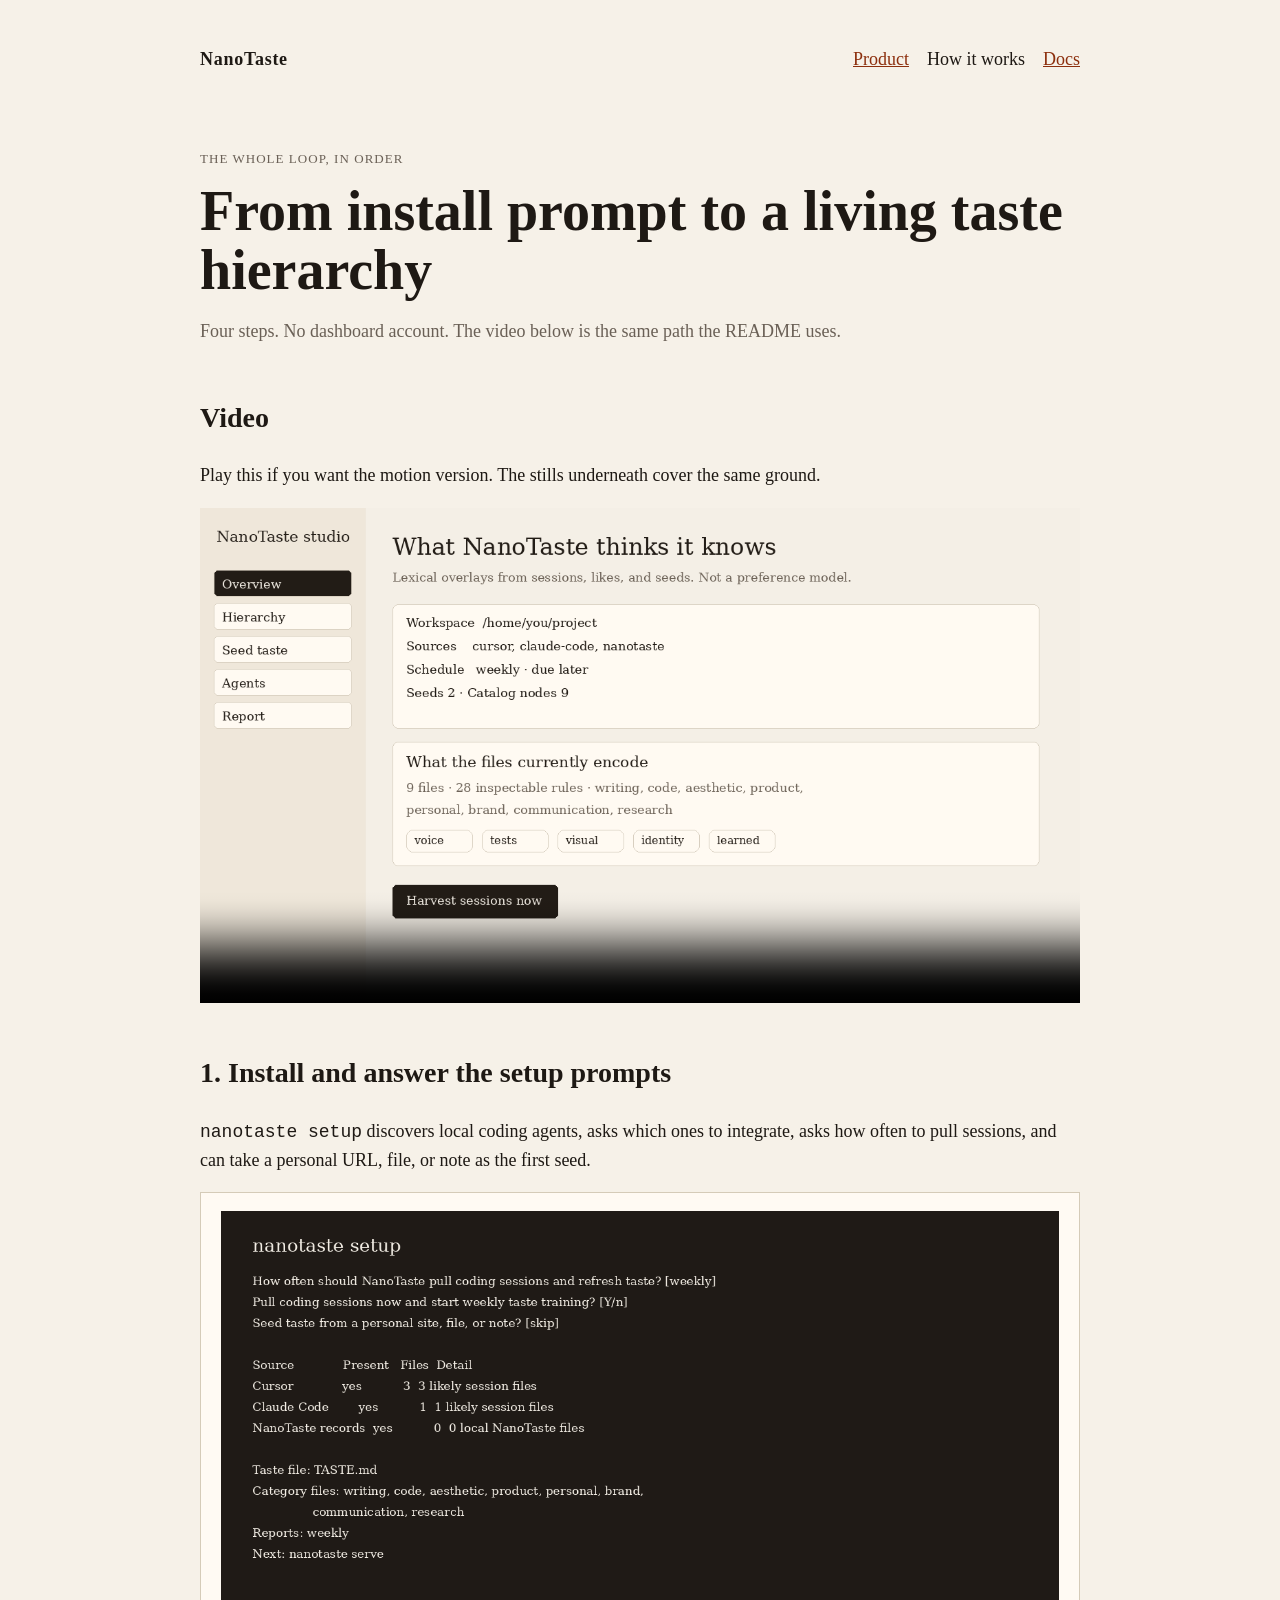
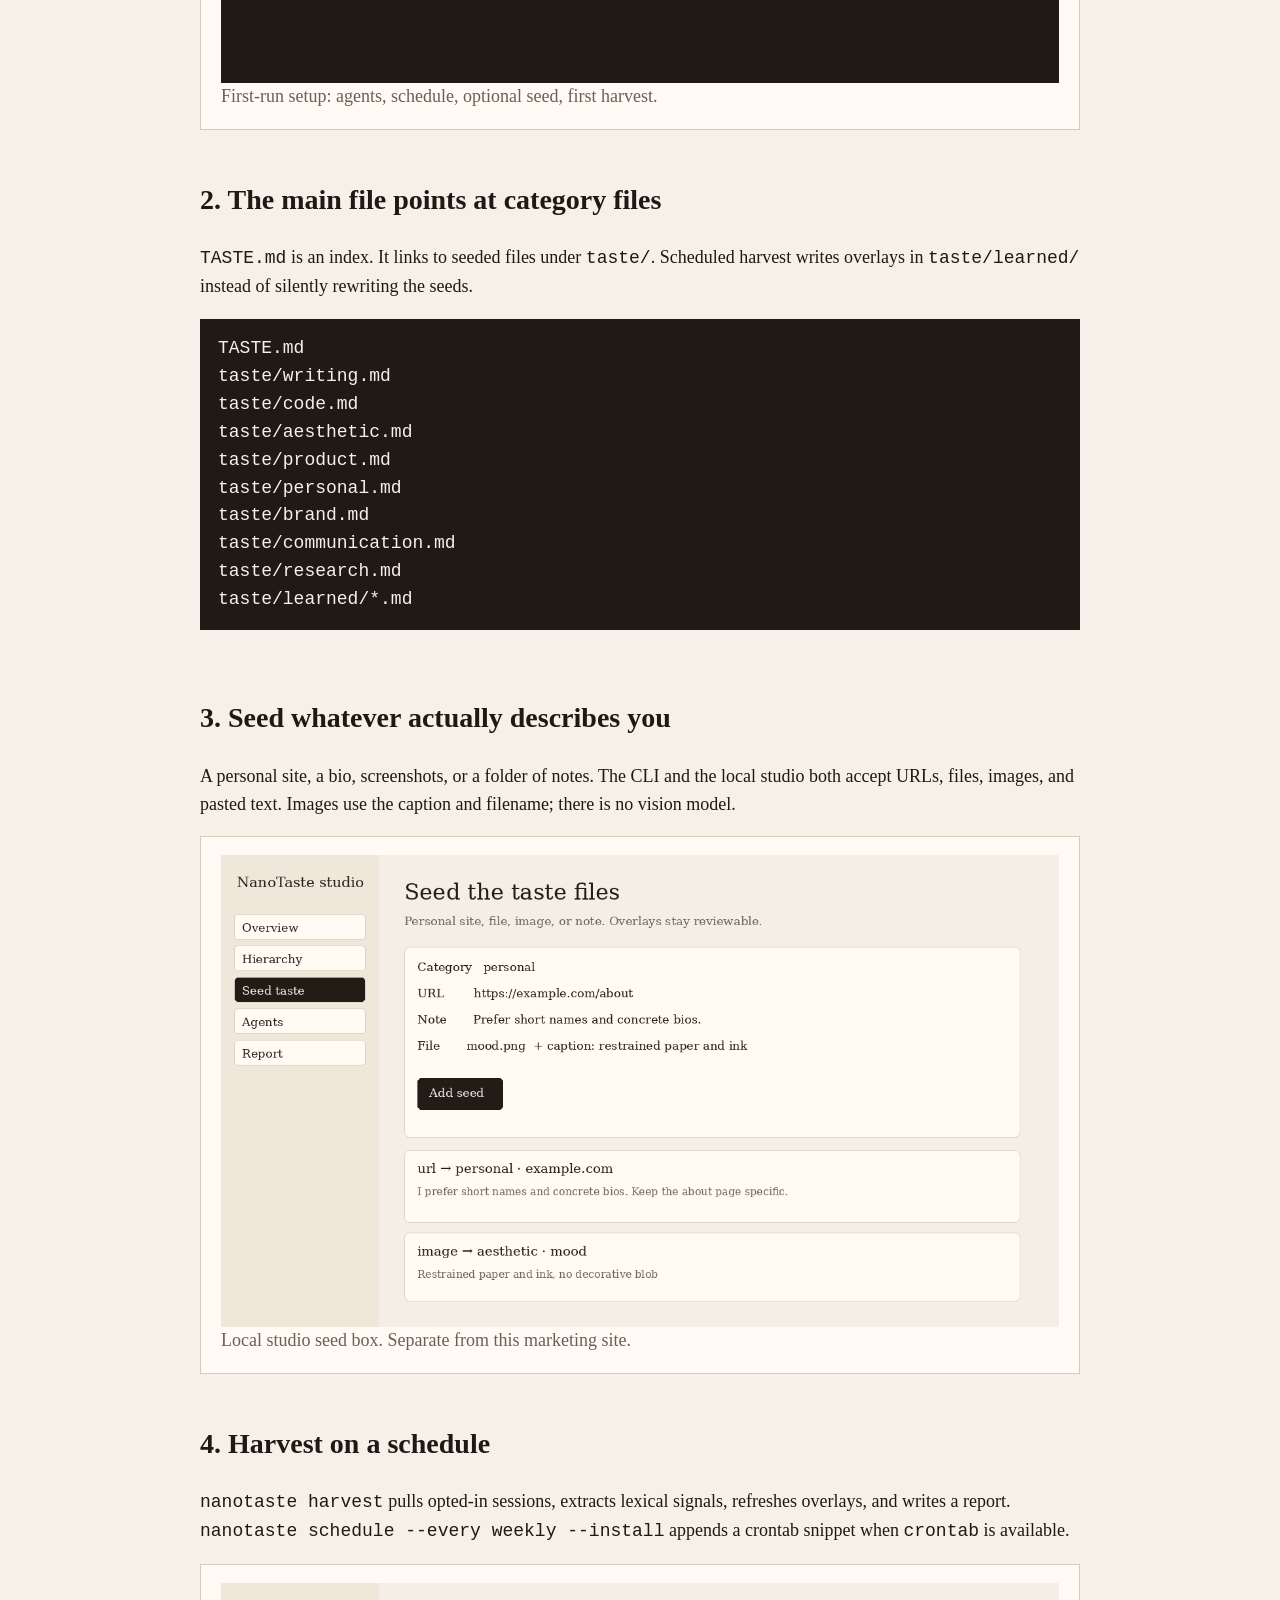
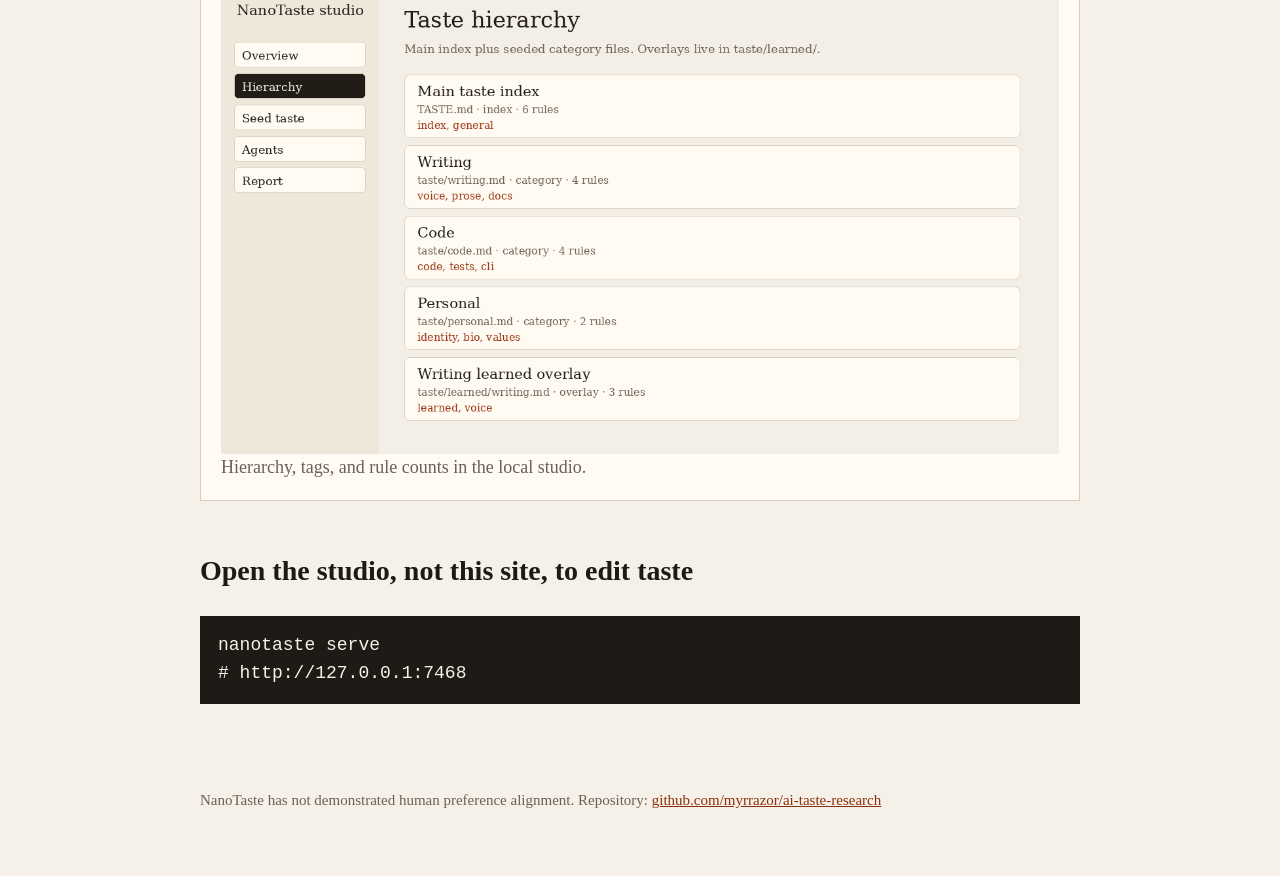
==== website/how-it-works.html @ 447587dd "Add taste-file hierarchy, seeding, local studio, and marketing site. First-run setup now installs a " ====
<!DOCTYPE html>
<html lang="en">
<head>
  <meta charset="utf-8">
  <meta name="viewport" content="width=device-width, initial-scale=1">
  <title>How NanoTaste creates taste</title>
  <link rel="stylesheet" href="styles.css">
</head>
<body>
  <header>
    <p class="mark">NanoTaste</p>
    <nav>
      <a href="index.html">Product</a>
      <a href="how-it-works.html" aria-current="page">How it works</a>
      <a href="../README.md">Docs</a>
    </nav>
  </header>
  <main>
    <section class="hero">
      <p class="kicker">The whole loop, in order</p>
      <h1>From install prompt to a living taste hierarchy</h1>
      <p class="lede">Four steps. No dashboard account. The video below is the same path the README uses.</p>
    </section>
    <section>
      <h2>Video</h2>
      <p>Play this if you want the motion version. The stills underneath cover the same ground.</p>
      <video controls playsinline poster="assets/studio-overview.png">
        <source src="assets/taste-setup-walkthrough.mp4" type="video/mp4">
        Your browser cannot play the walkthrough video. Use the screenshots below.
      </video>
    </section>
    <section>
      <h2>1. Install and answer the setup prompts</h2>
      <p><code>nanotaste setup</code> discovers local coding agents, asks which ones to integrate, asks how often to pull sessions, and can take a personal URL, file, or note as the first seed.</p>
      <figure>
        <img src="assets/cli-setup.png" alt="First-run setup discovering agents and asking for a harvest schedule">
        <figcaption>First-run setup: agents, schedule, optional seed, first harvest.</figcaption>
      </figure>
    </section>
    <section>
      <h2>2. The main file points at category files</h2>
      <p><code>TASTE.md</code> is an index. It links to seeded files under <code>taste/</code>. Scheduled harvest writes overlays in <code>taste/learned/</code> instead of silently rewriting the seeds.</p>
      <pre><code>TASTE.md
taste/writing.md
taste/code.md
taste/aesthetic.md
taste/product.md
taste/personal.md
taste/brand.md
taste/communication.md
taste/research.md
taste/learned/*.md</code></pre>
    </section>
    <section>
      <h2>3. Seed whatever actually describes you</h2>
      <p>A personal site, a bio, screenshots, or a folder of notes. The CLI and the local studio both accept URLs, files, images, and pasted text. Images use the caption and filename; there is no vision model.</p>
      <figure>
        <img src="assets/studio-seeds.png" alt="Local studio seed form with URL, note, and file inputs">
        <figcaption>Local studio seed box. Separate from this marketing site.</figcaption>
      </figure>
    </section>
    <section>
      <h2>4. Harvest on a schedule</h2>
      <p><code>nanotaste harvest</code> pulls opted-in sessions, extracts lexical signals, refreshes overlays, and writes a report. <code>nanotaste schedule --every weekly --install</code> appends a crontab snippet when <code>crontab</code> is available.</p>
      <figure>
        <img src="assets/studio-hierarchy.png" alt="Taste hierarchy with category tags and learned overlays">
        <figcaption>Hierarchy, tags, and rule counts in the local studio.</figcaption>
      </figure>
    </section>
    <section>
      <h2>Open the studio, not this site, to edit taste</h2>
      <pre><code>nanotaste serve
# http://127.0.0.1:7468</code></pre>
    </section>
  </main>
  <footer>
    <p>NanoTaste has not demonstrated human preference alignment. Repository: <a href="https://github.com/myrrazor/ai-taste-research">github.com/myrrazor/ai-taste-research</a></p>
  </footer>
</body>
</html>
---- website/styles.css ----
:root {
  --ink: #1e1914;
  --paper: #f6f1e8;
  --card: #fffaf3;
  --line: #d5cbb8;
  --accent: #8c2f0d;
  --muted: #6a6056;
}
* { box-sizing: border-box; }
html, body { margin: 0; background: var(--paper); color: var(--ink); }
body {
  font: 18px/1.55 Iowan Old Style, Palatino, Georgia, serif;
}
header, main, footer { width: min(880px, calc(100% - 40px)); margin: 0 auto; }
header {
  display: flex;
  justify-content: space-between;
  align-items: center;
  padding: 28px 0 8px;
}
.mark { font-weight: 700; letter-spacing: 0.04em; }
nav { display: flex; gap: 18px; }
nav a, footer a, .row a { color: var(--accent); }
nav a[aria-current="page"] { color: var(--ink); text-decoration: none; }
.kicker { text-transform: uppercase; letter-spacing: 0.08em; font-size: 13px; color: var(--muted); }
h1 { font-size: clamp(36px, 6vw, 56px); line-height: 1.05; margin: 8px 0 16px; }
h2 { font-size: 28px; margin-top: 0; }
.lede, figcaption, footer { color: var(--muted); }
.hero { padding: 36px 0 12px; }
.row { display: flex; gap: 16px; flex-wrap: wrap; align-items: center; }
.primary {
  background: var(--ink);
  color: var(--paper) !important;
  text-decoration: none;
  padding: 10px 16px;
}
section { padding: 20px 0 28px; }
.steps { padding-left: 20px; }
.steps li { margin: 12px 0; }
.split { display: grid; grid-template-columns: 1fr 1fr; gap: 20px; }
.split article, figure {
  background: var(--card);
  border: 1px solid var(--line);
  padding: 18px 20px;
}
figure { margin: 16px 0 0; }
img, video { width: 100%; height: auto; background: #1f1a16; display: block; }
pre {
  background: #1f1a16;
  color: #f6f1e8;
  padding: 16px 18px;
  overflow: auto;
}
footer { padding: 24px 0 48px; font-size: 15px; }
@media (max-width: 720px) {
  .split { grid-template-columns: 1fr; }
  header { flex-direction: column; align-items: flex-start; gap: 12px; }
}
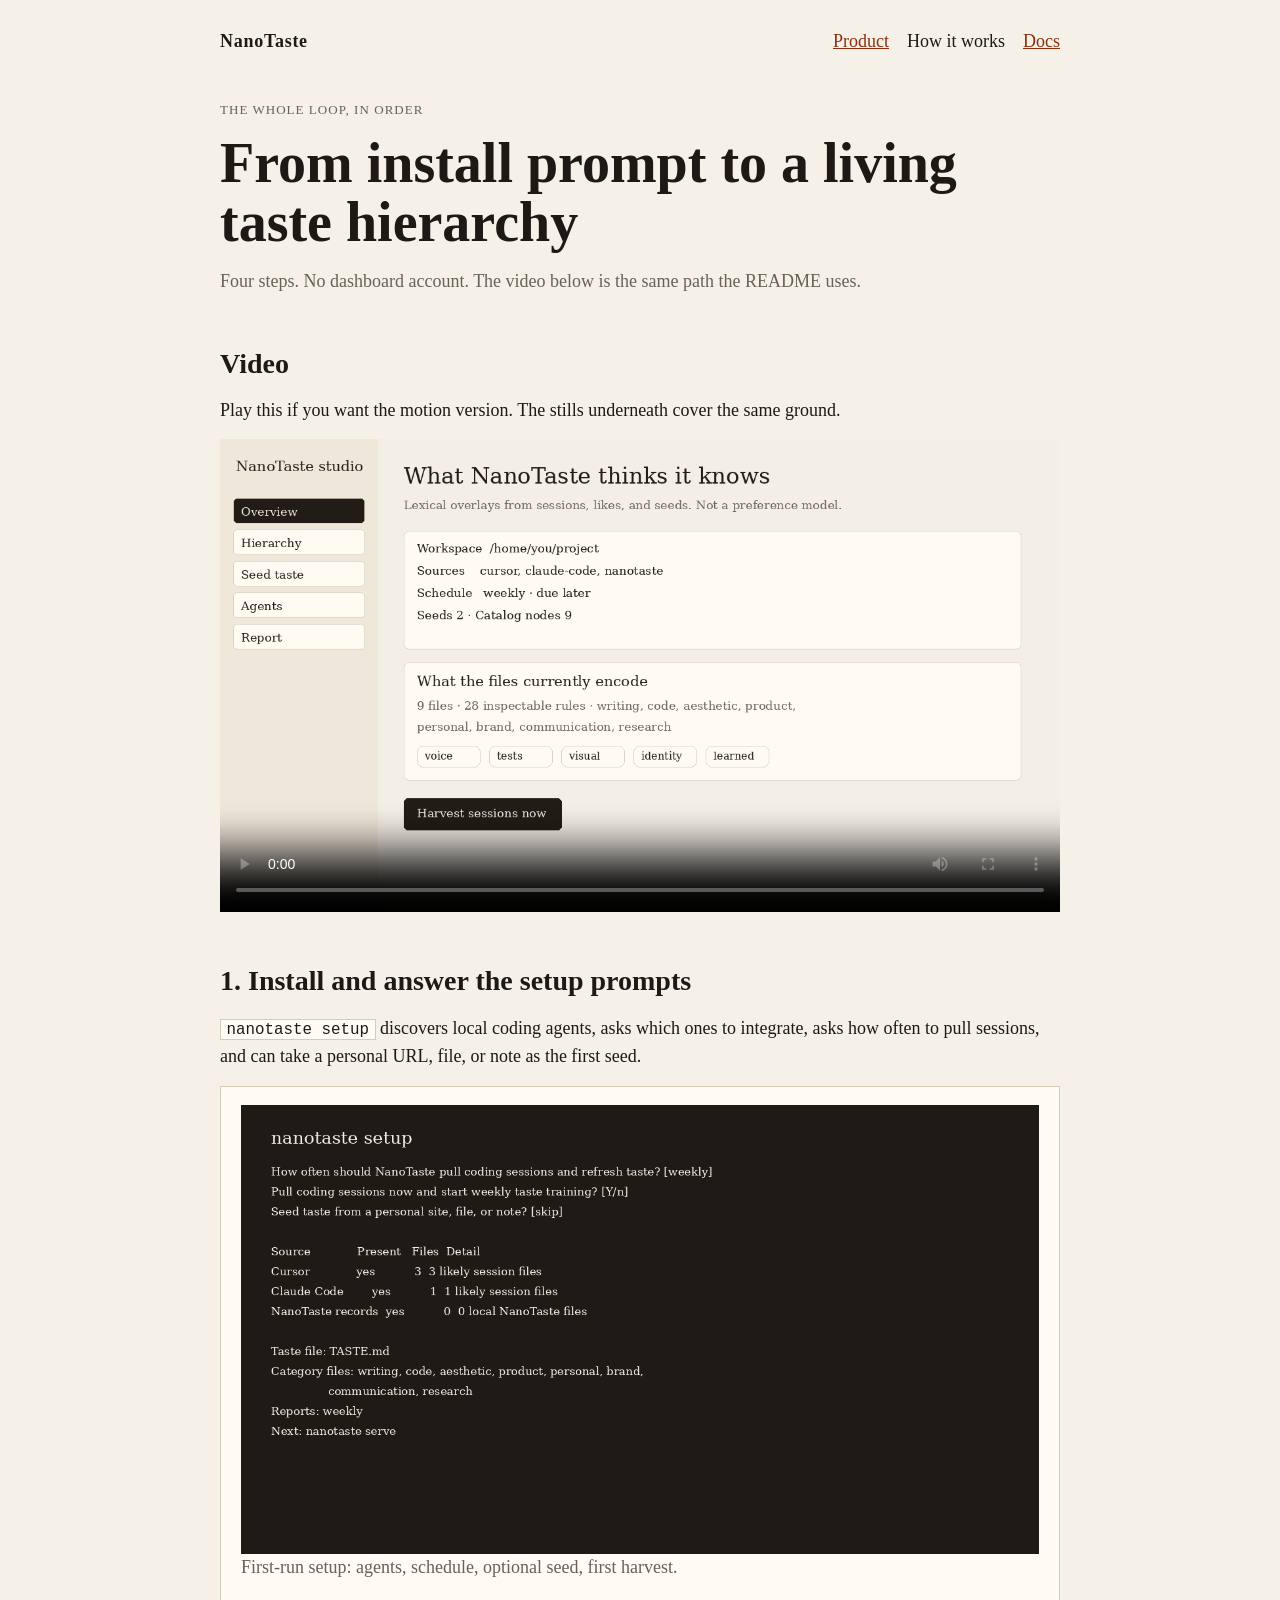
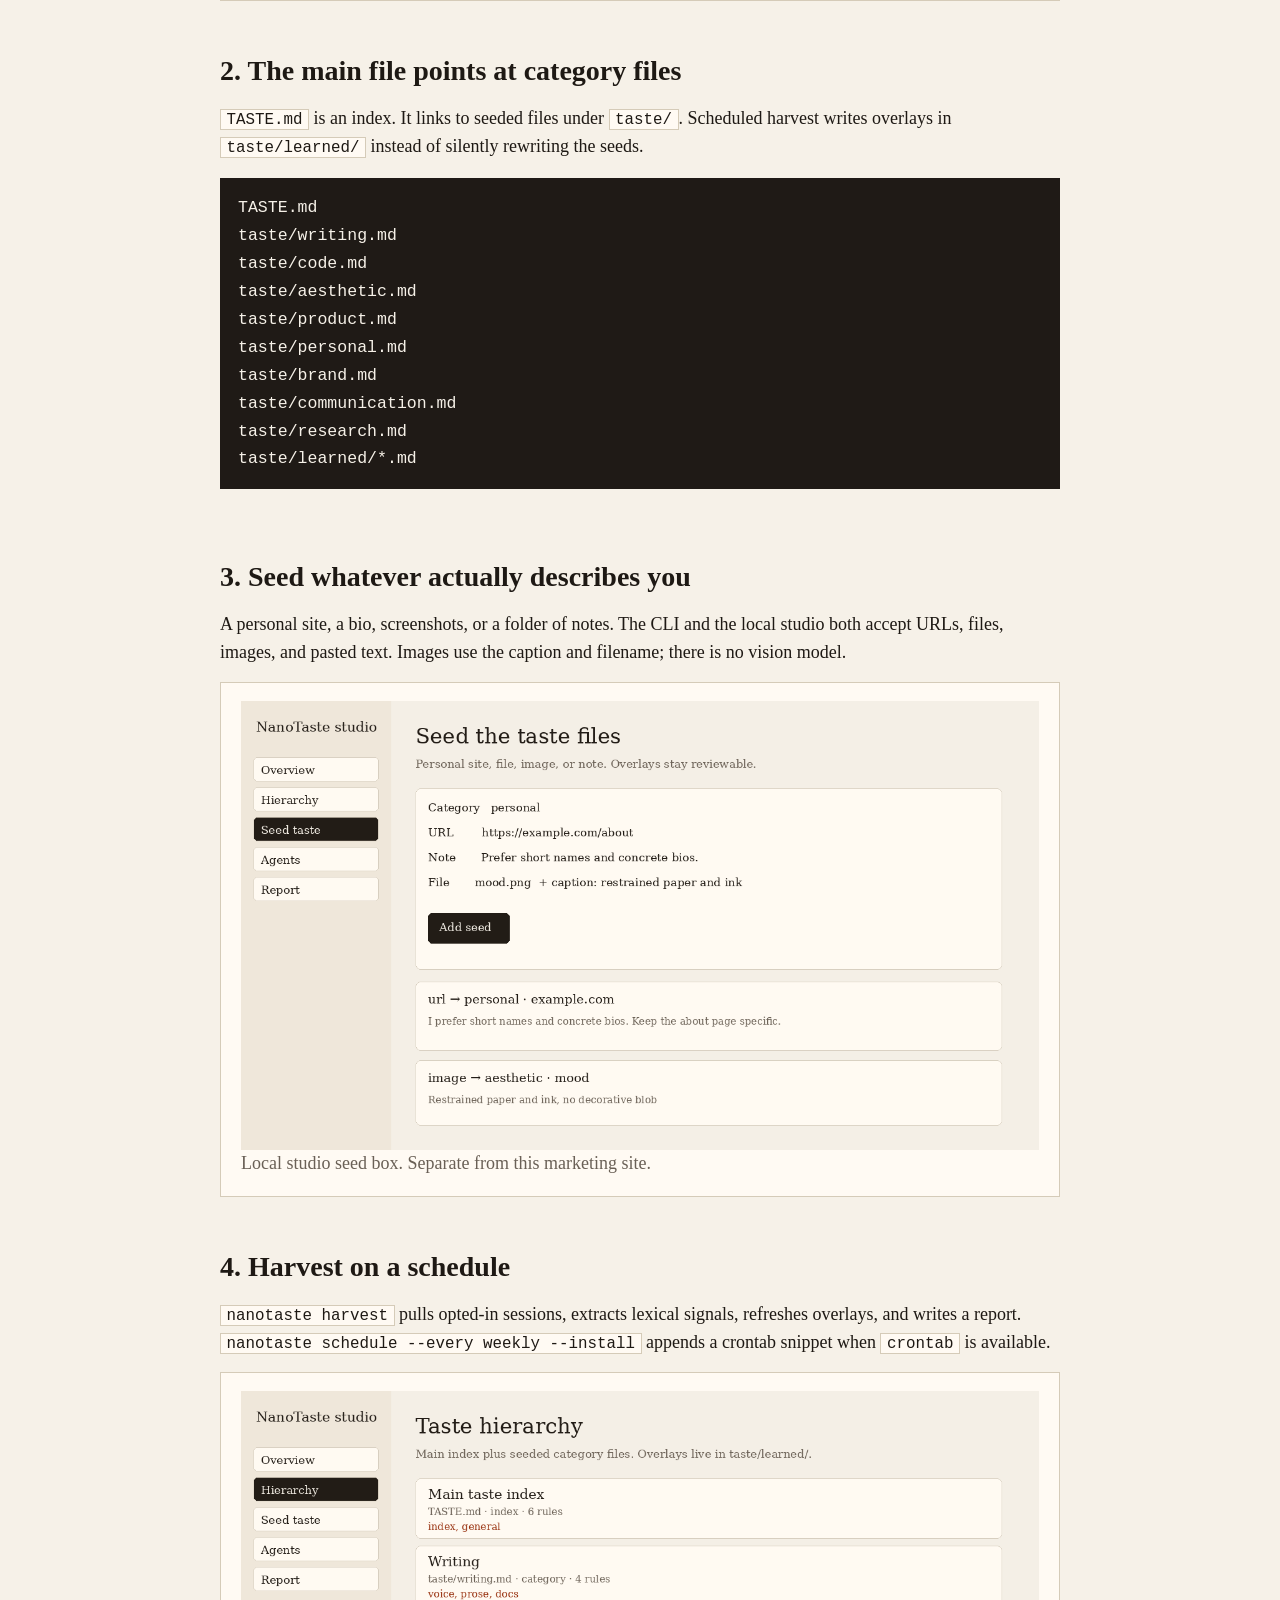
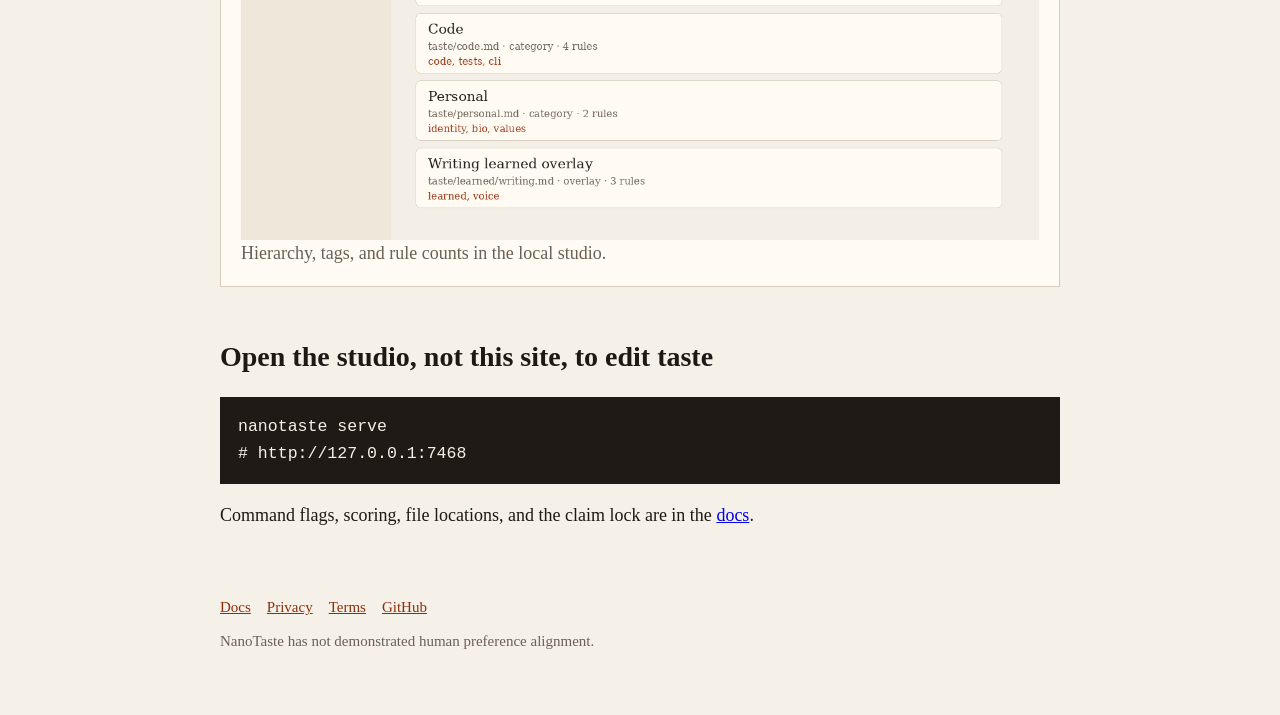
==== commit bf3d0a45: "feat: add docs, legal pages, and a custom 404 to the marketing site Docs pointed at ../README.md, wh" ====
--- a/website/how-it-works.html
+++ b/website/how-it-works.html
@@ -4,18 +4,33 @@
   <meta charset="utf-8">
   <meta name="viewport" content="width=device-width, initial-scale=1">
   <title>How NanoTaste creates taste</title>
+  <meta name="description" content="The NanoTaste loop in order: setup discovers local coding agents, writes a taste-file hierarchy, seeds from your own material, and harvests opted-in sessions into reviewable overlays.">
+  <meta name="color-scheme" content="light">
+  <meta name="theme-color" content="#f6f1e8">
+  <meta name="robots" content="index, follow">
+  <link rel="canonical" href="https://nanotaste.vercel.app/how-it-works">
+  <link rel="icon" href="favicon.svg" type="image/svg+xml">
   <link rel="stylesheet" href="styles.css">
+  <meta property="og:type" content="website">
+  <meta property="og:url" content="https://nanotaste.vercel.app/how-it-works">
+  <meta property="og:title" content="How NanoTaste creates taste">
+  <meta property="og:description" content="Four steps from install prompt to a living taste hierarchy. No dashboard account.">
+  <meta property="og:image" content="https://nanotaste.vercel.app/assets/studio-overview.png">
+  <meta name="twitter:card" content="summary_large_image">
+  <meta name="twitter:title" content="How NanoTaste creates taste">
+  <meta name="twitter:description" content="Four steps from install prompt to a living taste hierarchy. No dashboard account.">
 </head>
 <body>
+  <a class="skip-link" href="#main">Skip to content</a>
   <header>
-    <p class="mark">NanoTaste</p>
-    <nav>
+    <p class="mark"><a href="index.html">NanoTaste</a></p>
+    <nav aria-label="Primary">
       <a href="index.html">Product</a>
       <a href="how-it-works.html" aria-current="page">How it works</a>
-      <a href="../README.md">Docs</a>
+      <a href="docs.html">Docs</a>
     </nav>
   </header>
-  <main>
+  <main id="main">
     <section class="hero">
       <p class="kicker">The whole loop, in order</p>
       <h1>From install prompt to a living taste hierarchy</h1>
@@ -71,10 +86,17 @@
       <h2>Open the studio, not this site, to edit taste</h2>
       <pre><code>nanotaste serve
 # http://127.0.0.1:7468</code></pre>
+      <p>Command flags, scoring, file locations, and the claim lock are in the <a href="docs.html">docs</a>.</p>
     </section>
   </main>
   <footer>
-    <p>NanoTaste has not demonstrated human preference alignment. Repository: <a href="https://github.com/myrrazor/ai-taste-research">github.com/myrrazor/ai-taste-research</a></p>
+    <nav aria-label="Footer">
+      <a href="docs.html">Docs</a>
+      <a href="privacy.html">Privacy</a>
+      <a href="terms.html">Terms</a>
+      <a href="https://github.com/myrrazor/ai-taste-research">GitHub</a>
+    </nav>
+    <p>NanoTaste has not demonstrated human preference alignment.</p>
   </footer>
 </body>
 </html>
--- a/website/styles.css
+++ b/website/styles.css
@@ -6,53 +6,221 @@
   --accent: #8c2f0d;
   --muted: #6a6056;
 }
+
 * { box-sizing: border-box; }
-html, body { margin: 0; background: var(--paper); color: var(--ink); }
+
+html, body {
+  margin: 0;
+  background: var(--paper);
+  color: var(--ink);
+  overflow-x: hidden;
+}
+
+html { scroll-behavior: smooth; }
+
 body {
-  font: 18px/1.55 Iowan Old Style, Palatino, Georgia, serif;
-}
-header, main, footer { width: min(880px, calc(100% - 40px)); margin: 0 auto; }
-header {
+  font: 18px/1.55 "Liberation Serif", "DejaVu Serif", Palatino, Georgia, serif;
+  min-width: 320px;
+}
+
+img, svg { max-width: 100%; }
+
+body > header,
+main,
+footer {
+  width: 100%;
+  max-width: 880px;
+  margin: 0 auto;
+  padding-inline: 20px;
+}
+
+body > header {
   display: flex;
   justify-content: space-between;
   align-items: center;
-  padding: 28px 0 8px;
-}
-.mark { font-weight: 700; letter-spacing: 0.04em; }
-nav { display: flex; gap: 18px; }
+  padding-top: 28px;
+  padding-bottom: 8px;
+}
+
+.mark { font-weight: 700; letter-spacing: 0.04em; margin: 0; }
+
+.mark a {
+  color: inherit;
+  text-decoration: none;
+}
+
+body > header nav,
+footer nav {
+  display: flex;
+  gap: 18px;
+  flex-wrap: wrap;
+}
+
 nav a, footer a, .row a { color: var(--accent); }
+
 nav a[aria-current="page"] { color: var(--ink); text-decoration: none; }
-.kicker { text-transform: uppercase; letter-spacing: 0.08em; font-size: 13px; color: var(--muted); }
-h1 { font-size: clamp(36px, 6vw, 56px); line-height: 1.05; margin: 8px 0 16px; }
-h2 { font-size: 28px; margin-top: 0; }
-.lede, figcaption, footer { color: var(--muted); }
+
+.skip-link {
+  position: absolute;
+  left: 12px;
+  top: 12px;
+  z-index: 20;
+  padding: 8px 12px;
+  background: var(--ink);
+  color: var(--paper);
+  text-decoration: none;
+  transform: translateY(-160%);
+}
+
+.skip-link:focus { transform: none; }
+
+a:focus-visible,
+button:focus-visible {
+  outline: 2px solid var(--accent);
+  outline-offset: 3px;
+}
+
+.kicker {
+  text-transform: uppercase;
+  letter-spacing: 0.08em;
+  font-size: 13px;
+  color: var(--muted);
+}
+
+h1 {
+  font-size: clamp(32px, 6vw, 56px);
+  line-height: 1.05;
+  margin: 8px 0 16px;
+  overflow-wrap: break-word;
+}
+h2 { font-size: 28px; margin: 0 0 12px; }
+h3 { font-size: 20px; margin: 28px 0 8px; }
+
+p { margin: 0 0 14px; }
+
+.lede, figcaption, footer, .meta { color: var(--muted); }
+
 .hero { padding: 36px 0 12px; }
+
 .row { display: flex; gap: 16px; flex-wrap: wrap; align-items: center; }
+
 .primary {
   background: var(--ink);
   color: var(--paper) !important;
   text-decoration: none;
   padding: 10px 16px;
 }
+
 section { padding: 20px 0 28px; }
+
 .steps { padding-left: 20px; }
 .steps li { margin: 12px 0; }
+
 .split { display: grid; grid-template-columns: 1fr 1fr; gap: 20px; }
-.split article, figure {
+
+.split article, figure, .note, .toc {
   background: var(--card);
   border: 1px solid var(--line);
   padding: 18px 20px;
 }
+
 figure { margin: 16px 0 0; }
+
 img, video { width: 100%; height: auto; background: #1f1a16; display: block; }
+
 pre {
   background: #1f1a16;
   color: #f6f1e8;
   padding: 16px 18px;
   overflow: auto;
 }
-footer { padding: 24px 0 48px; font-size: 15px; }
+
+code {
+  font-family: ui-monospace, "SFMono-Regular", Menlo, Consolas, monospace;
+  font-size: 0.88em;
+}
+
+p code, li code, td code, dd code {
+  background: var(--card);
+  border: 1px solid var(--line);
+  padding: 0.05em 0.35em;
+  white-space: break-spaces;
+  overflow-wrap: anywhere;
+}
+
+pre code {
+  background: none;
+  border: 0;
+  padding: 0;
+  font-size: 0.92em;
+}
+
+.doc h2 {
+  padding-top: 12px;
+  border-top: 1px solid var(--line);
+  margin-top: 36px;
+}
+
+.doc h2:first-of-type { border-top: 0; margin-top: 8px; padding-top: 0; }
+
+.doc ul, .doc ol { padding-left: 22px; }
+.doc li { margin: 8px 0; }
+
+.toc {
+  display: block;
+  margin: 0 0 28px;
+}
+.toc h2 { font-size: 20px; margin: 0 0 10px; }
+.toc ol { margin: 0; padding-left: 22px; }
+.toc a { color: var(--accent); }
+
+.note { margin: 16px 0; }
+.note p:last-child { margin-bottom: 0; }
+
+.cmds {
+  width: 100%;
+  border-collapse: collapse;
+  font-size: 16px;
+}
+
+.cmds th, .cmds td {
+  text-align: left;
+  vertical-align: top;
+  padding: 10px 12px 10px 0;
+  border-top: 1px solid var(--line);
+}
+
+.cmds th { color: var(--muted); font-weight: 600; }
+
+.cmds code { white-space: nowrap; }
+
+.missing { padding: 48px 0 80px; }
+.missing h1 { max-width: 16ch; }
+
+footer {
+  display: flex;
+  flex-direction: column;
+  gap: 10px;
+  padding-top: 24px;
+  padding-bottom: 48px;
+  font-size: 15px;
+}
+
+footer nav { gap: 16px; }
+
+::selection {
+  background: var(--ink);
+  color: var(--paper);
+}
+
 @media (max-width: 720px) {
   .split { grid-template-columns: 1fr; }
-  header { flex-direction: column; align-items: flex-start; gap: 12px; }
-}
+  body > header { flex-direction: column; align-items: flex-start; gap: 12px; }
+  h1 { font-size: clamp(28px, 9vw, 40px); }
+  .cmds { display: block; overflow-x: auto; }
+  .cmds code { white-space: normal; }
+}
+
+@media (prefers-reduced-motion: reduce) {
+  html { scroll-behavior: auto; }
+}
